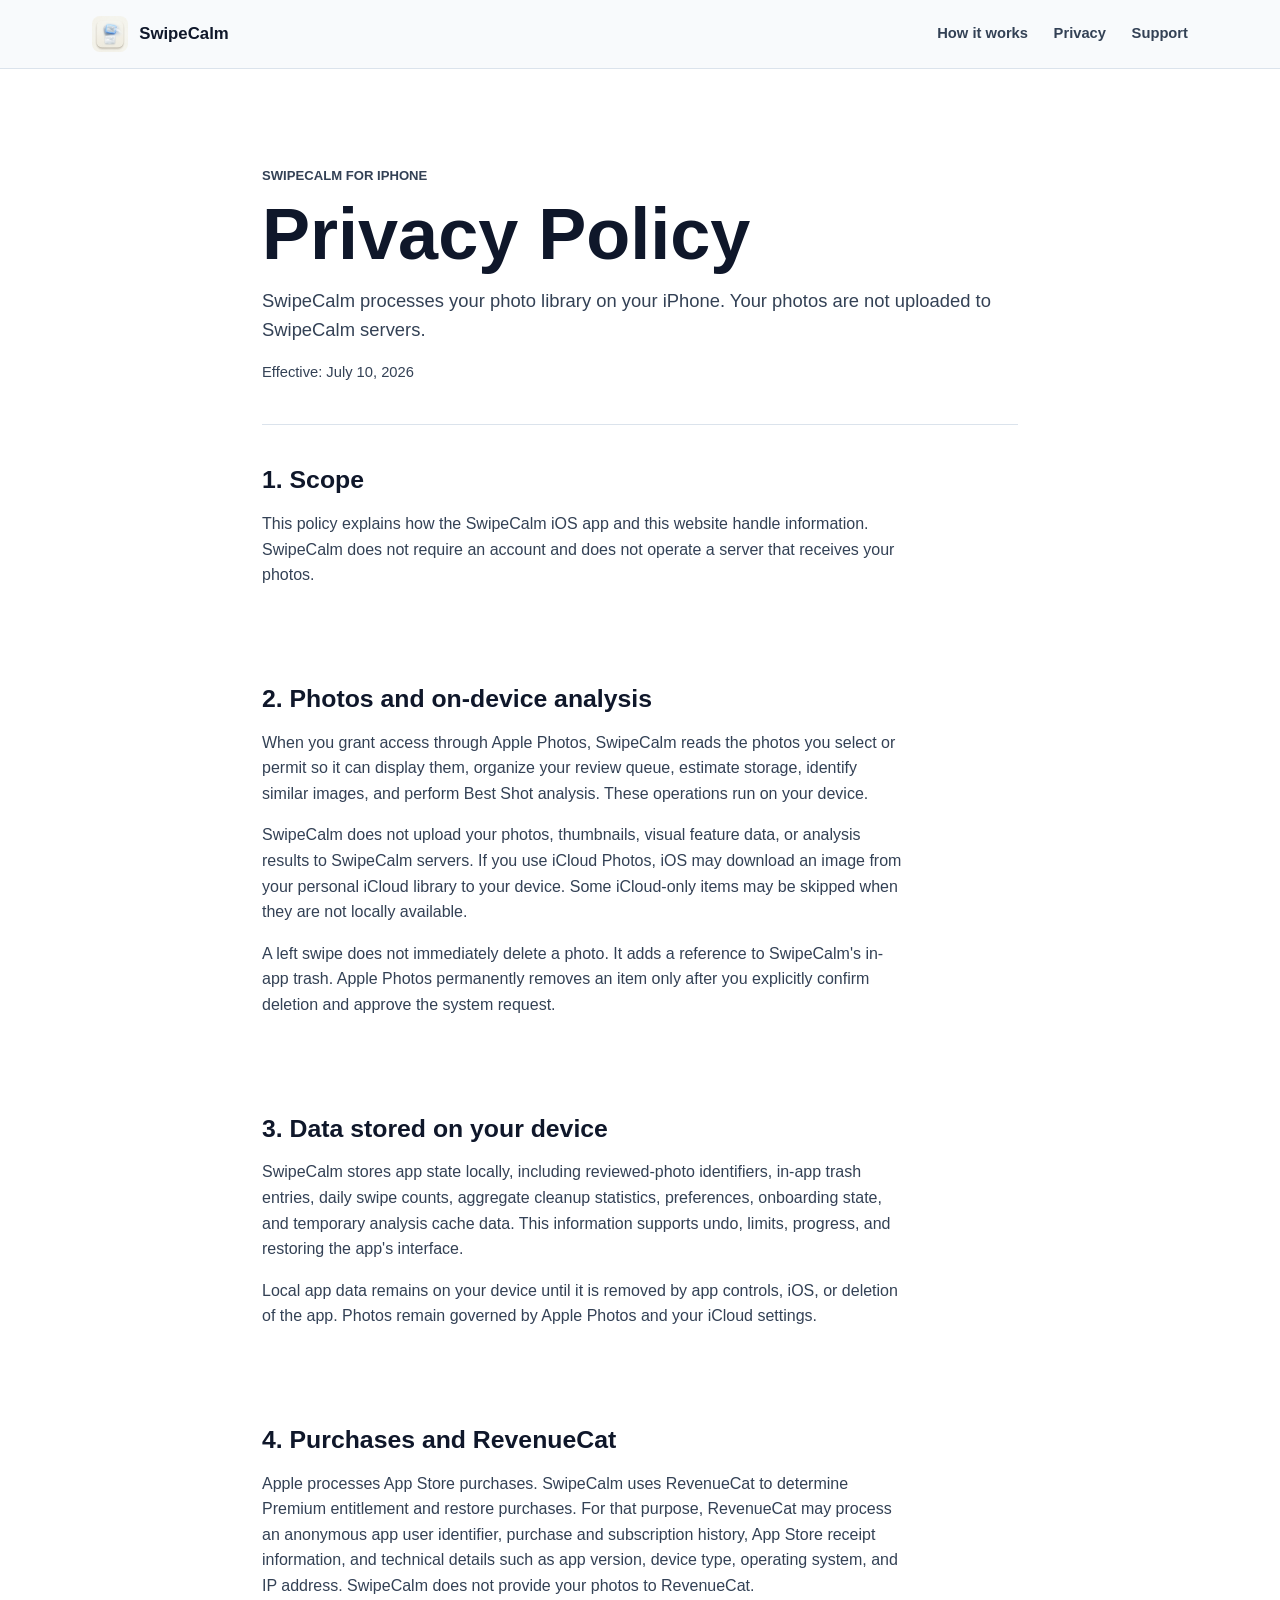
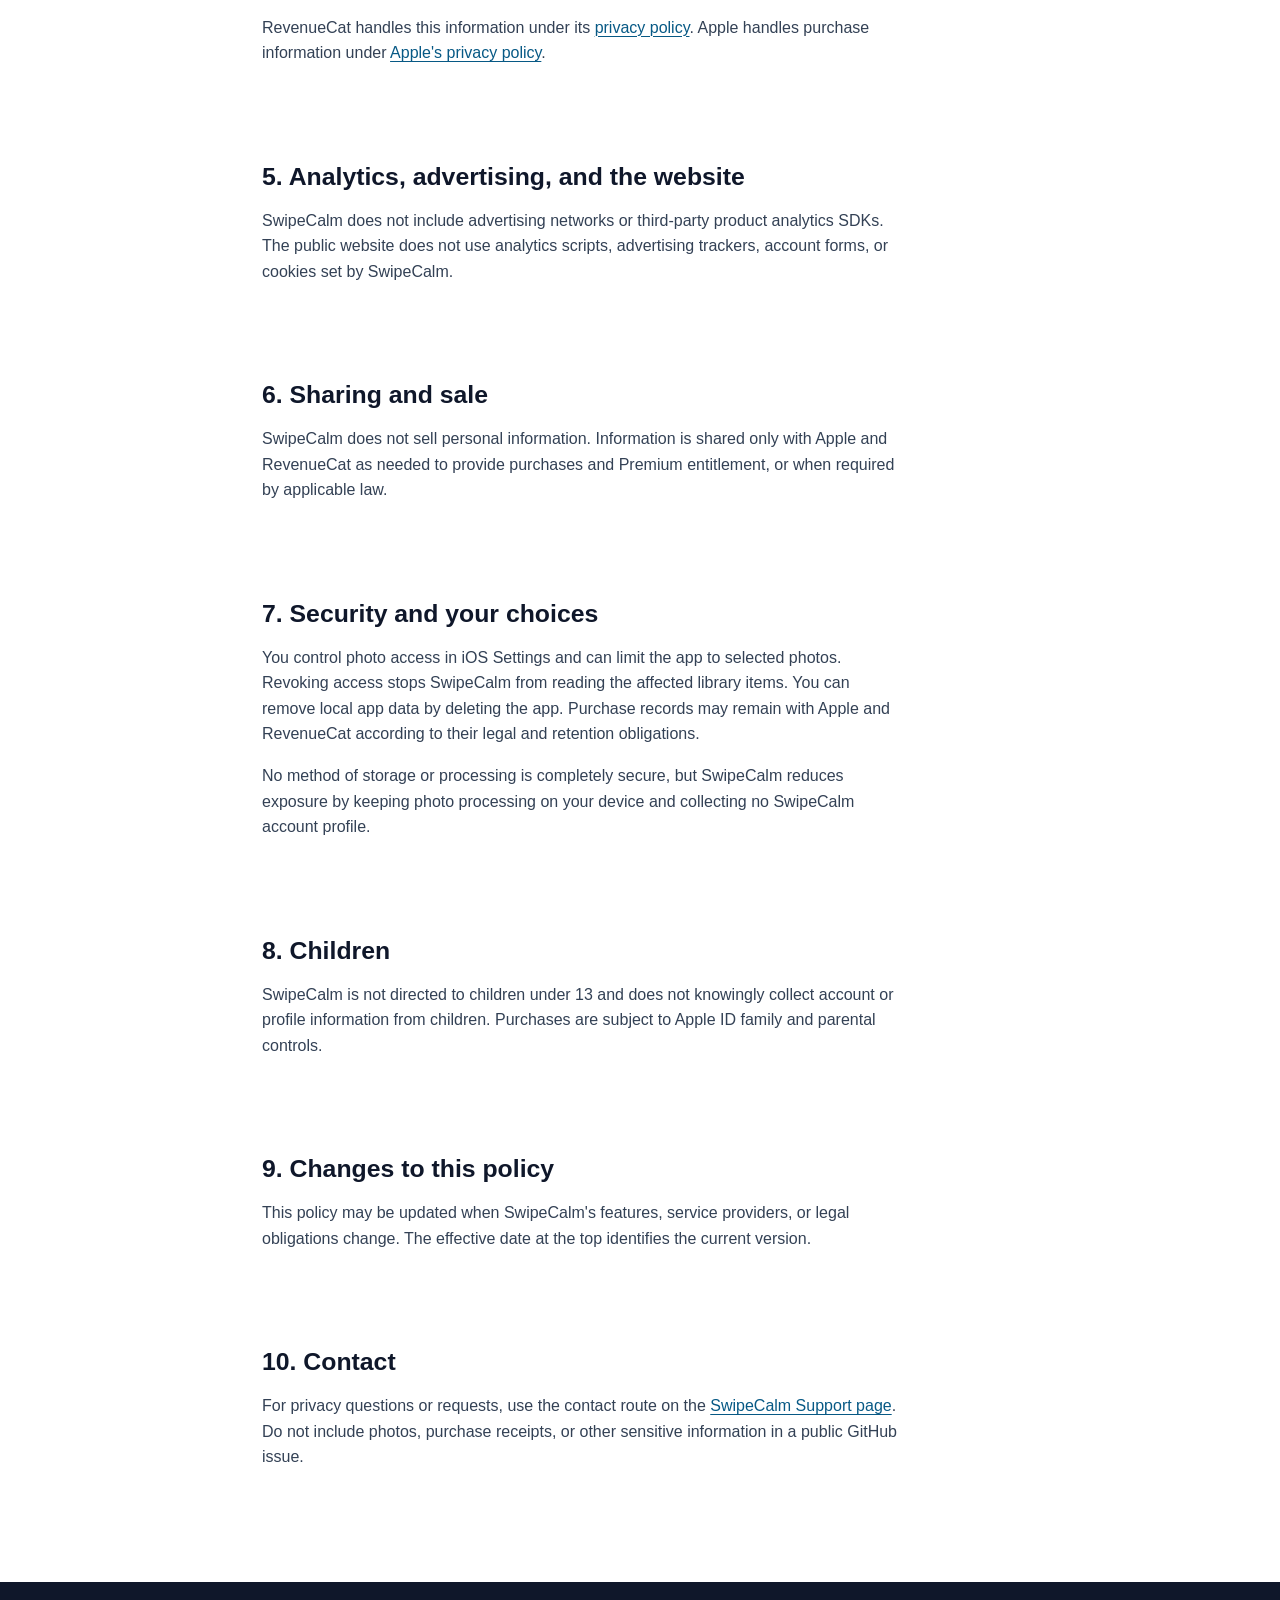
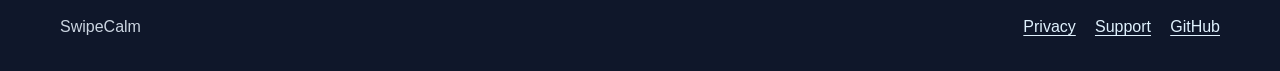
==== privacy.html @ 524c3151 "SwipeCalm site: landing, privacy, support" ====
<!doctype html>
<html lang="en">
<head>
  <meta charset="utf-8">
  <meta name="viewport" content="width=device-width, initial-scale=1">
  <meta name="description" content="SwipeCalm privacy policy: how photos, local app data, and purchase information are handled.">
  <meta name="theme-color" content="#0f172a">
  <title>Privacy Policy - SwipeCalm</title>
  <link rel="icon" href="assets/app-icon.png">
  <link rel="stylesheet" href="styles.css">
</head>
<body>
  <a class="skip-link" href="#main">Skip to content</a>

  <header class="site-header">
    <nav class="nav" aria-label="Primary navigation">
      <a class="brand" href="index.html" aria-label="SwipeCalm home">
        <img src="assets/app-icon.png" alt="" width="36" height="36">
        <span>SwipeCalm</span>
      </a>
      <div class="nav-links">
        <a href="index.html#how-it-works">How it works</a>
        <a href="privacy.html" aria-current="page">Privacy</a>
        <a href="support.html">Support</a>
      </div>
    </nav>
  </header>

  <main id="main" class="legal-main">
    <article class="legal-document">
      <header class="legal-header">
        <p class="eyebrow">SwipeCalm for iPhone</p>
        <h1>Privacy Policy</h1>
        <p class="legal-summary">SwipeCalm processes your photo library on your iPhone. Your photos are not uploaded to SwipeCalm servers.</p>
        <p class="effective-date">Effective: July 10, 2026</p>
      </header>

      <section aria-labelledby="scope">
        <h2 id="scope">1. Scope</h2>
        <p>This policy explains how the SwipeCalm iOS app and this website handle information. SwipeCalm does not require an account and does not operate a server that receives your photos.</p>
      </section>

      <section aria-labelledby="photos">
        <h2 id="photos">2. Photos and on-device analysis</h2>
        <p>When you grant access through Apple Photos, SwipeCalm reads the photos you select or permit so it can display them, organize your review queue, estimate storage, identify similar images, and perform Best Shot analysis. These operations run on your device.</p>
        <p>SwipeCalm does not upload your photos, thumbnails, visual feature data, or analysis results to SwipeCalm servers. If you use iCloud Photos, iOS may download an image from your personal iCloud library to your device. Some iCloud-only items may be skipped when they are not locally available.</p>
        <p>A left swipe does not immediately delete a photo. It adds a reference to SwipeCalm's in-app trash. Apple Photos permanently removes an item only after you explicitly confirm deletion and approve the system request.</p>
      </section>

      <section aria-labelledby="local-data">
        <h2 id="local-data">3. Data stored on your device</h2>
        <p>SwipeCalm stores app state locally, including reviewed-photo identifiers, in-app trash entries, daily swipe counts, aggregate cleanup statistics, preferences, onboarding state, and temporary analysis cache data. This information supports undo, limits, progress, and restoring the app's interface.</p>
        <p>Local app data remains on your device until it is removed by app controls, iOS, or deletion of the app. Photos remain governed by Apple Photos and your iCloud settings.</p>
      </section>

      <section aria-labelledby="purchases">
        <h2 id="purchases">4. Purchases and RevenueCat</h2>
        <p>Apple processes App Store purchases. SwipeCalm uses RevenueCat to determine Premium entitlement and restore purchases. For that purpose, RevenueCat may process an anonymous app user identifier, purchase and subscription history, App Store receipt information, and technical details such as app version, device type, operating system, and IP address. SwipeCalm does not provide your photos to RevenueCat.</p>
        <p>RevenueCat handles this information under its <a href="https://www.revenuecat.com/privacy/" rel="noreferrer">privacy policy</a>. Apple handles purchase information under <a href="https://www.apple.com/legal/privacy/" rel="noreferrer">Apple's privacy policy</a>.</p>
      </section>

      <section aria-labelledby="tracking">
        <h2 id="tracking">5. Analytics, advertising, and the website</h2>
        <p>SwipeCalm does not include advertising networks or third-party product analytics SDKs. The public website does not use analytics scripts, advertising trackers, account forms, or cookies set by SwipeCalm.</p>
      </section>

      <section aria-labelledby="sharing">
        <h2 id="sharing">6. Sharing and sale</h2>
        <p>SwipeCalm does not sell personal information. Information is shared only with Apple and RevenueCat as needed to provide purchases and Premium entitlement, or when required by applicable law.</p>
      </section>

      <section aria-labelledby="security">
        <h2 id="security">7. Security and your choices</h2>
        <p>You control photo access in iOS Settings and can limit the app to selected photos. Revoking access stops SwipeCalm from reading the affected library items. You can remove local app data by deleting the app. Purchase records may remain with Apple and RevenueCat according to their legal and retention obligations.</p>
        <p>No method of storage or processing is completely secure, but SwipeCalm reduces exposure by keeping photo processing on your device and collecting no SwipeCalm account profile.</p>
      </section>

      <section aria-labelledby="children">
        <h2 id="children">8. Children</h2>
        <p>SwipeCalm is not directed to children under 13 and does not knowingly collect account or profile information from children. Purchases are subject to Apple ID family and parental controls.</p>
      </section>

      <section aria-labelledby="changes">
        <h2 id="changes">9. Changes to this policy</h2>
        <p>This policy may be updated when SwipeCalm's features, service providers, or legal obligations change. The effective date at the top identifies the current version.</p>
      </section>

      <section aria-labelledby="contact">
        <h2 id="contact">10. Contact</h2>
        <p>For privacy questions or requests, use the contact route on the <a href="support.html">SwipeCalm Support page</a>. Do not include photos, purchase receipts, or other sensitive information in a public GitHub issue.</p>
      </section>
    </article>
  </main>

  <footer class="site-footer">
    <div class="footer-inner">
      <span>SwipeCalm</span>
      <div class="footer-links">
        <a href="privacy.html" aria-current="page">Privacy</a>
        <a href="support.html">Support</a>
        <a href="https://github.com/PrzemekBo/SwipeCalm" rel="noreferrer">GitHub</a>
      </div>
    </div>
  </footer>
</body>
</html>
---- styles.css ----
:root {
  color-scheme: light;
  --ink: #0f172a;
  --ink-soft: #334155;
  --muted: #526175;
  --line: #dbe3ec;
  --surface: #ffffff;
  --background: #f8fafc;
  --grouped: #f1f5f9;
  --primary: #0ea5e9;
  --primary-dark: #075985;
  --secondary: #f97316;
  --navy: #0f172a;
  --success: #22c55e;
  --content: 1160px;
  --radius: 8px;
  --z-nav: 20;
}

* {
  box-sizing: border-box;
}

html {
  scroll-behavior: smooth;
}

body {
  margin: 0;
  background: var(--background);
  color: var(--ink);
  font-family: -apple-system, BlinkMacSystemFont, "Segoe UI", sans-serif;
  font-size: 16px;
  line-height: 1.6;
  letter-spacing: 0;
}

img {
  display: block;
  max-width: 100%;
}

a {
  color: var(--primary-dark);
  text-decoration-thickness: 1px;
  text-underline-offset: 0.18em;
}

a:hover {
  text-decoration-thickness: 2px;
}

a:focus-visible,
button:focus-visible,
summary:focus-visible {
  outline: 3px solid var(--secondary);
  outline-offset: 4px;
}

.skip-link {
  position: fixed;
  left: 1rem;
  top: 1rem;
  z-index: 100;
  padding: 0.7rem 1rem;
  background: var(--surface);
  color: var(--ink);
  border-radius: 4px;
  transform: translateY(-180%);
}

.skip-link:focus {
  transform: translateY(0);
}

.site-header {
  position: sticky;
  top: 0;
  z-index: var(--z-nav);
  background: rgba(248, 250, 252, 0.96);
  border-bottom: 1px solid var(--line);
}

.nav {
  min-height: 68px;
  max-width: var(--content);
  margin: 0 auto;
  padding: 0.6rem clamp(1rem, 4vw, 2rem);
  display: flex;
  align-items: center;
  justify-content: space-between;
  gap: 1rem;
}

.brand {
  display: inline-flex;
  align-items: center;
  gap: 0.7rem;
  color: var(--ink);
  font-size: 1.05rem;
  font-weight: 760;
  text-decoration: none;
}

.brand img {
  width: 36px;
  height: 36px;
  border-radius: 8px;
}

.nav-links {
  display: flex;
  align-items: center;
  gap: clamp(0.8rem, 2.6vw, 1.6rem);
}

.nav-links a {
  color: var(--ink-soft);
  font-size: 0.92rem;
  font-weight: 650;
  text-decoration: none;
}

.hero {
  position: relative;
  min-height: min(760px, calc(100svh - 7rem));
  overflow: hidden;
  background-color: var(--navy);
  color: white;
}

.hero::before {
  content: "";
  position: absolute;
  inset: 0;
  background: rgba(15, 23, 42, 0.34);
  pointer-events: none;
}

.hero-shot {
  position: absolute;
  width: min(44vw, 510px);
  top: -7rem;
  right: max(4vw, calc((100vw - var(--content)) / 2));
  border: 10px solid rgba(255, 255, 255, 0.18);
  border-radius: 44px;
  transform: rotate(4deg);
  box-shadow: 0 8px 0 rgba(0, 0, 0, 0.24);
  animation: settle 700ms cubic-bezier(0.16, 1, 0.3, 1) both;
}

.hero-inner {
  position: relative;
  z-index: 1;
  max-width: var(--content);
  min-height: inherit;
  margin: 0 auto;
  padding: clamp(4rem, 9vw, 7rem) clamp(1rem, 4vw, 2rem) 4rem;
  display: flex;
  align-items: center;
}

.hero-copy {
  width: min(58%, 650px);
}

.hero h1 {
  max-width: 11ch;
  margin: 0 0 1.35rem;
  font-size: 5.8rem;
  line-height: 0.97;
  letter-spacing: 0;
  text-wrap: balance;
}

.hero p {
  max-width: 58ch;
  margin: 0 0 2rem;
  color: #dbeafe;
  font-size: 1.3rem;
  line-height: 1.55;
  text-wrap: pretty;
}

.hero-actions {
  display: flex;
  flex-wrap: wrap;
  align-items: center;
  gap: 1rem;
}

.store-badge {
  min-width: 190px;
  min-height: 58px;
  padding: 0.55rem 1rem;
  display: inline-flex;
  align-items: center;
  gap: 0.7rem;
  background: #000000;
  color: #ffffff;
  border: 1px solid #ffffff;
  border-radius: 8px;
  text-decoration: none;
}

.store-badge[aria-disabled="true"] {
  cursor: default;
}

.apple-mark {
  font-size: 2rem;
  line-height: 1;
}

.store-copy {
  display: grid;
  line-height: 1.1;
}

.store-copy small {
  font-size: 0.68rem;
}

.store-copy strong {
  font-size: 1.1rem;
}

.hero-note {
  color: #bae6fd;
  font-size: 0.86rem;
}

.section {
  padding: clamp(4rem, 8vw, 7rem) clamp(1rem, 4vw, 2rem);
}

.section-inner {
  max-width: var(--content);
  margin: 0 auto;
}

.section h2 {
  max-width: 18ch;
  margin: 0 0 1.25rem;
  font-size: 4rem;
  line-height: 1.04;
  letter-spacing: 0;
  text-wrap: balance;
}

.section-lead {
  max-width: 68ch;
  margin: 0 0 clamp(2.5rem, 5vw, 4.5rem);
  color: var(--muted);
  font-size: 1.12rem;
  text-wrap: pretty;
}

.benefits {
  background: var(--surface);
}

.benefit-list {
  display: grid;
  grid-template-columns: repeat(3, 1fr);
  border-top: 1px solid var(--line);
  border-bottom: 1px solid var(--line);
}

.benefit {
  padding: clamp(1.8rem, 4vw, 3.3rem);
}

.benefit + .benefit {
  border-left: 1px solid var(--line);
}

.benefit strong {
  display: block;
  margin-bottom: 0.65rem;
  font-size: 1.25rem;
}

.benefit p {
  margin: 0;
  color: var(--muted);
}

.product-showcase {
  background: var(--grouped);
}

.screens {
  display: grid;
  grid-template-columns: repeat(3, minmax(0, 1fr));
  align-items: end;
  gap: clamp(1rem, 3vw, 2.4rem);
}

.screen {
  margin: 0;
}

.screen:nth-child(2) {
  transform: translateY(2.5rem);
}

.screen img {
  width: 100%;
  aspect-ratio: 9 / 19.5;
  object-fit: cover;
  object-position: top;
  background: var(--navy);
  border: 8px solid var(--navy);
  border-radius: 34px;
  box-shadow: 0 8px 0 rgba(15, 23, 42, 0.16);
}

.screen figcaption {
  padding-top: 1rem;
  color: var(--ink-soft);
  font-size: 0.94rem;
  font-weight: 650;
}

.privacy-band {
  background: var(--primary);
  color: #082f49;
}

.privacy-layout {
  display: grid;
  grid-template-columns: minmax(0, 0.9fr) minmax(300px, 1.1fr);
  gap: clamp(2rem, 7vw, 6rem);
  align-items: start;
}

.privacy-band h2 {
  margin-bottom: 0;
}

.privacy-points {
  margin: 0;
  padding: 0;
  list-style: none;
  border-top: 1px solid rgba(8, 47, 73, 0.36);
}

.privacy-points li {
  padding: 1.15rem 0;
  border-bottom: 1px solid rgba(8, 47, 73, 0.36);
}

.privacy-points strong {
  display: block;
  margin-bottom: 0.2rem;
}

.privacy-band a {
  color: #082f49;
  font-weight: 750;
}

.faq {
  background: var(--surface);
}

.faq-list {
  max-width: 780px;
  border-top: 1px solid var(--line);
}

.faq details {
  border-bottom: 1px solid var(--line);
}

.faq summary {
  padding: 1.3rem 2.5rem 1.3rem 0;
  cursor: pointer;
  font-weight: 750;
}

.faq details p {
  max-width: 68ch;
  margin: 0;
  padding: 0 0 1.4rem;
  color: var(--muted);
}

.site-footer {
  padding: 2rem clamp(1rem, 4vw, 2rem);
  background: var(--navy);
  color: #cbd5e1;
}

.footer-inner {
  max-width: var(--content);
  margin: 0 auto;
  display: flex;
  flex-wrap: wrap;
  align-items: center;
  justify-content: space-between;
  gap: 1rem;
}

.footer-links {
  display: flex;
  flex-wrap: wrap;
  gap: 1.2rem;
}

.site-footer a {
  color: #e0f2fe;
}

.legal-main {
  background: var(--surface);
}

.legal-document {
  max-width: 820px;
  margin: 0 auto;
  padding: clamp(3rem, 8vw, 6rem) clamp(1rem, 4vw, 2rem);
}

.legal-header {
  padding-bottom: 2.5rem;
  border-bottom: 1px solid var(--line);
}

.eyebrow {
  margin: 0 0 0.75rem;
  color: var(--primary-dark);
  font-size: 0.82rem;
  font-weight: 800;
  text-transform: uppercase;
}

.legal-header h1,
.support-intro h1 {
  margin: 0 0 1rem;
  font-size: 4.5rem;
  line-height: 1;
  letter-spacing: 0;
  text-wrap: balance;
}

.legal-summary {
  max-width: 60ch;
  margin: 0 0 1rem;
  color: var(--ink-soft);
  font-size: 1.15rem;
}

.effective-date {
  margin: 0;
  color: var(--muted);
  font-size: 0.92rem;
}

.legal-document section {
  padding-top: 2.5rem;
}

.legal-document h2 {
  margin: 2.5rem 0 0.75rem;
  font-size: 1.55rem;
  line-height: 1.2;
}

.legal-document section:first-of-type h2 {
  margin-top: 0;
}

.legal-document p,
.legal-document li {
  max-width: 72ch;
  color: var(--ink-soft);
}

.legal-document li + li {
  margin-top: 0.55rem;
}

.notice {
  padding: 1rem;
  background: #e0f2fe;
  border: 1px solid #7dd3fc;
  border-radius: var(--radius);
  color: #0c4a6e;
}

.support-main {
  background: var(--surface);
}

.support-intro {
  max-width: var(--content);
  min-height: 590px;
  margin: 0 auto;
  padding: clamp(3rem, 8vw, 6rem) clamp(1rem, 4vw, 2rem);
  display: grid;
  grid-template-columns: minmax(0, 1.15fr) minmax(260px, 0.55fr);
  align-items: center;
  gap: clamp(2rem, 7vw, 6rem);
}

.support-intro > div > p:not(.eyebrow):not(.privacy-reminder) {
  max-width: 58ch;
  color: var(--ink-soft);
  font-size: 1.12rem;
}

.support-intro img {
  width: min(100%, 320px);
  justify-self: center;
  aspect-ratio: 9 / 19.5;
  object-fit: cover;
  object-position: top;
  border: 8px solid var(--navy);
  border-radius: 34px;
  box-shadow: 0 8px 0 rgba(15, 23, 42, 0.16);
}

.primary-link {
  display: inline-flex;
  min-height: 48px;
  padding: 0.7rem 1rem;
  align-items: center;
  background: var(--navy);
  color: white;
  border-radius: var(--radius);
  font-weight: 750;
  text-decoration: none;
}

.privacy-reminder {
  max-width: 62ch;
  color: var(--muted);
  font-size: 0.86rem;
}

.support-content {
  padding: clamp(4rem, 8vw, 7rem) clamp(1rem, 4vw, 2rem);
  background: var(--grouped);
}

.support-content > h2,
.support-list,
.support-footer-band {
  max-width: var(--content);
  margin-left: auto;
  margin-right: auto;
}

.support-content > h2,
.support-footer-band h2 {
  margin-top: 0;
  font-size: 2.5rem;
  line-height: 1.1;
}

.support-list {
  display: grid;
  grid-template-columns: repeat(2, minmax(0, 1fr));
  border-top: 1px solid var(--line);
}

.support-list article {
  padding: 1.7rem 2rem 1.7rem 0;
  border-bottom: 1px solid var(--line);
}

.support-list article:nth-child(even) {
  padding-right: 0;
  padding-left: 2rem;
  border-left: 1px solid var(--line);
}

.support-list h3 {
  margin: 0 0 0.5rem;
  font-size: 1.15rem;
}

.support-list p {
  margin: 0;
  color: var(--muted);
}

.support-footer-band {
  padding: clamp(4rem, 8vw, 7rem) clamp(1rem, 4vw, 2rem);
}

.support-footer-band > p {
  max-width: 68ch;
  color: var(--muted);
}

.support-actions {
  display: flex;
  flex-wrap: wrap;
  gap: 1rem 1.5rem;
  margin-top: 1.6rem;
  font-weight: 700;
}

@keyframes settle {
  from {
    opacity: 0.7;
    transform: translateY(22px) rotate(4deg);
  }
  to {
    opacity: 1;
    transform: translateY(0) rotate(4deg);
  }
}

@media (max-width: 820px) {
  .nav-links a:first-child {
    display: none;
  }

  .hero {
    min-height: calc(100svh - 10.5rem);
  }

  .hero-shot {
    width: 330px;
    top: 16rem;
    right: -4.6rem;
    opacity: 0.48;
  }

  .hero-copy {
    width: min(100%, 590px);
    align-self: flex-start;
  }

  .hero h1 {
    font-size: 4.8rem;
  }

  .section h2 {
    font-size: 3.25rem;
  }

  .benefit-list,
  .privacy-layout {
    grid-template-columns: 1fr;
  }

  .benefit + .benefit {
    border-left: 0;
    border-top: 1px solid var(--line);
  }

  .screens {
    display: flex;
    gap: 1rem;
    overflow-x: auto;
    padding-bottom: 1rem;
    scroll-snap-type: x mandatory;
  }

  .screen {
    flex: 0 0 min(76vw, 330px);
    scroll-snap-align: center;
  }

  .screen:nth-child(2) {
    transform: none;
  }

  .support-intro {
    grid-template-columns: 1fr;
  }

  .support-intro img {
    display: none;
  }

  .support-list {
    grid-template-columns: 1fr;
  }

  .support-list article,
  .support-list article:nth-child(even) {
    padding: 1.4rem 0;
    border-left: 0;
  }
}

@media (max-width: 520px) {
  .nav {
    min-height: 62px;
  }

  .nav-links {
    gap: 0.8rem;
  }

  .nav-links a {
    font-size: 0.82rem;
  }

  .hero-inner {
    padding-top: 3.5rem;
  }

  .hero-shot {
    top: 29rem;
  }

  .hero h1,
  .legal-header h1,
  .support-intro h1 {
    font-size: 3rem;
  }

  .hero p {
    font-size: 1.05rem;
  }

  .section h2 {
    font-size: 2.4rem;
  }

  .section {
    padding-top: 3rem;
  }

  .hero-note {
    flex-basis: 100%;
    max-width: 260px;
  }
}

@media (prefers-reduced-motion: reduce) {
  html {
    scroll-behavior: auto;
  }

  *,
  *::before,
  *::after {
    animation-duration: 0.01ms !important;
    animation-iteration-count: 1 !important;
    transition-duration: 0.01ms !important;
  }
}
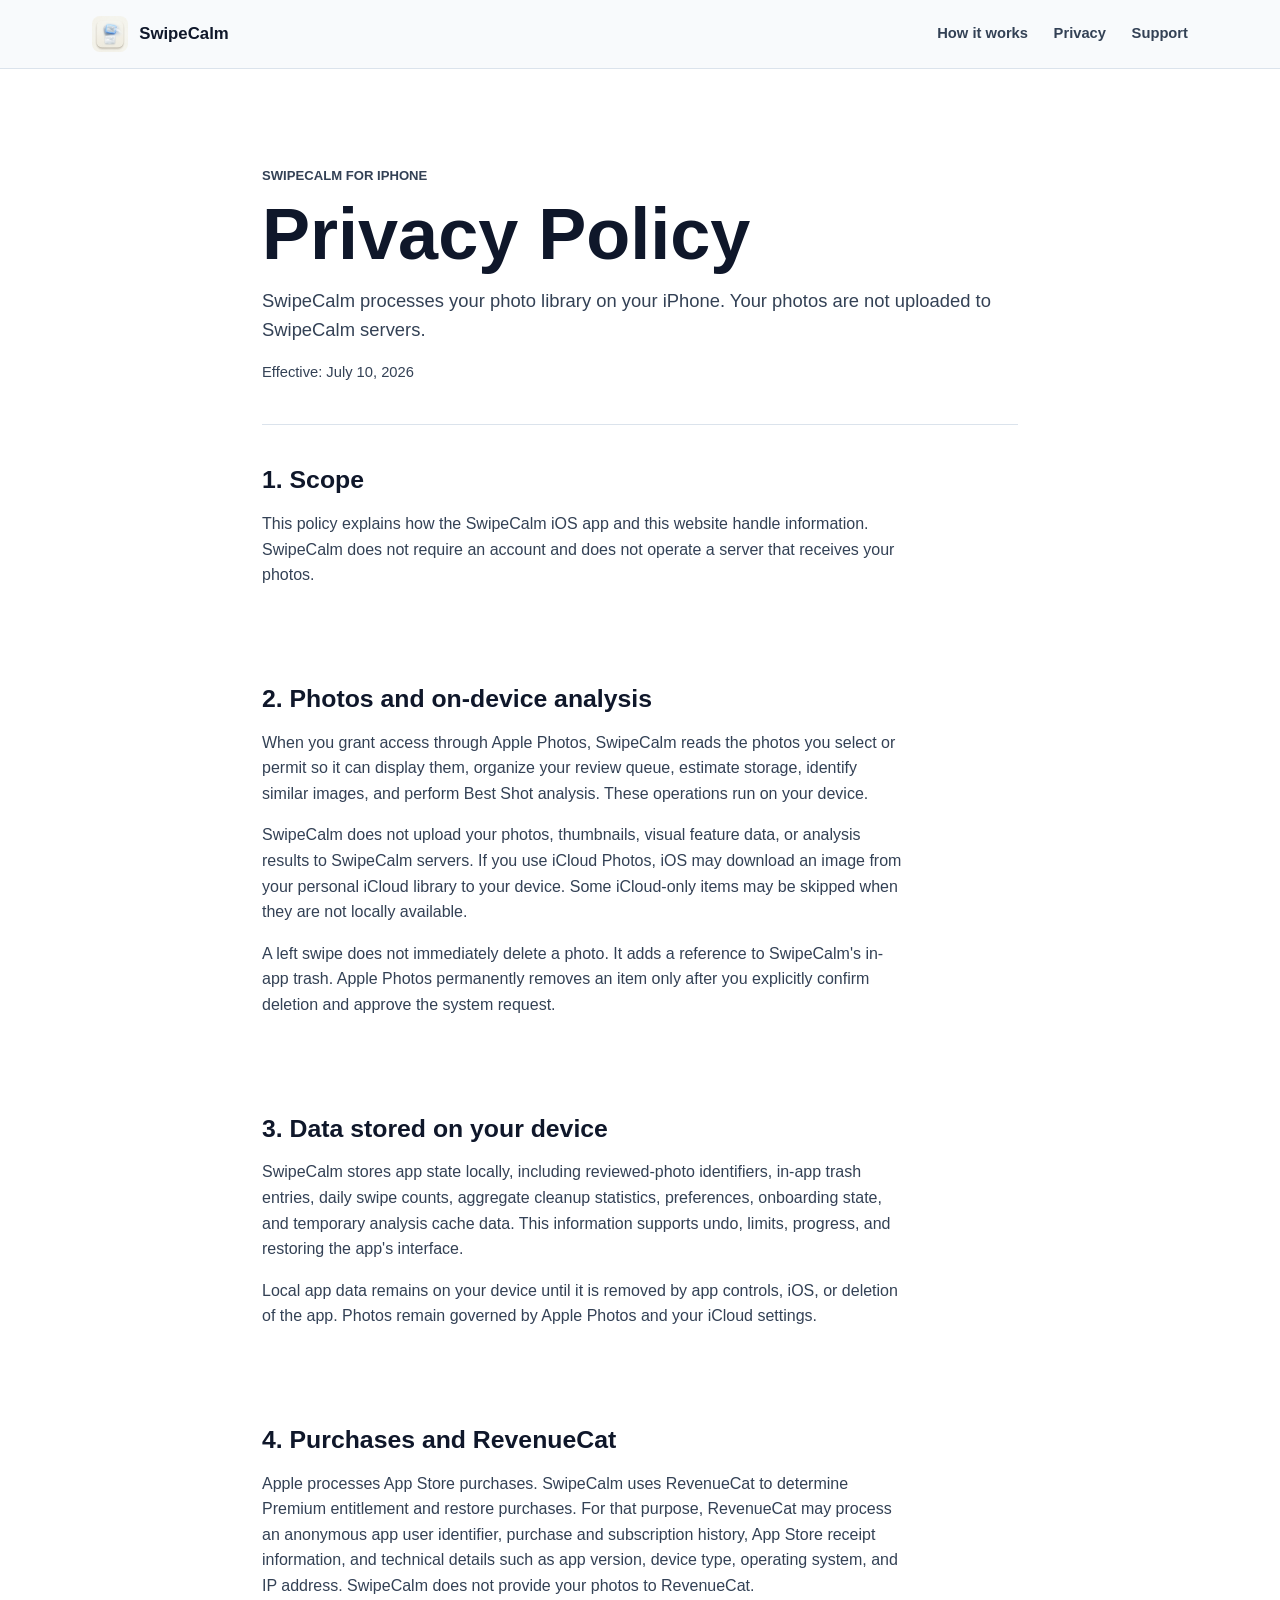
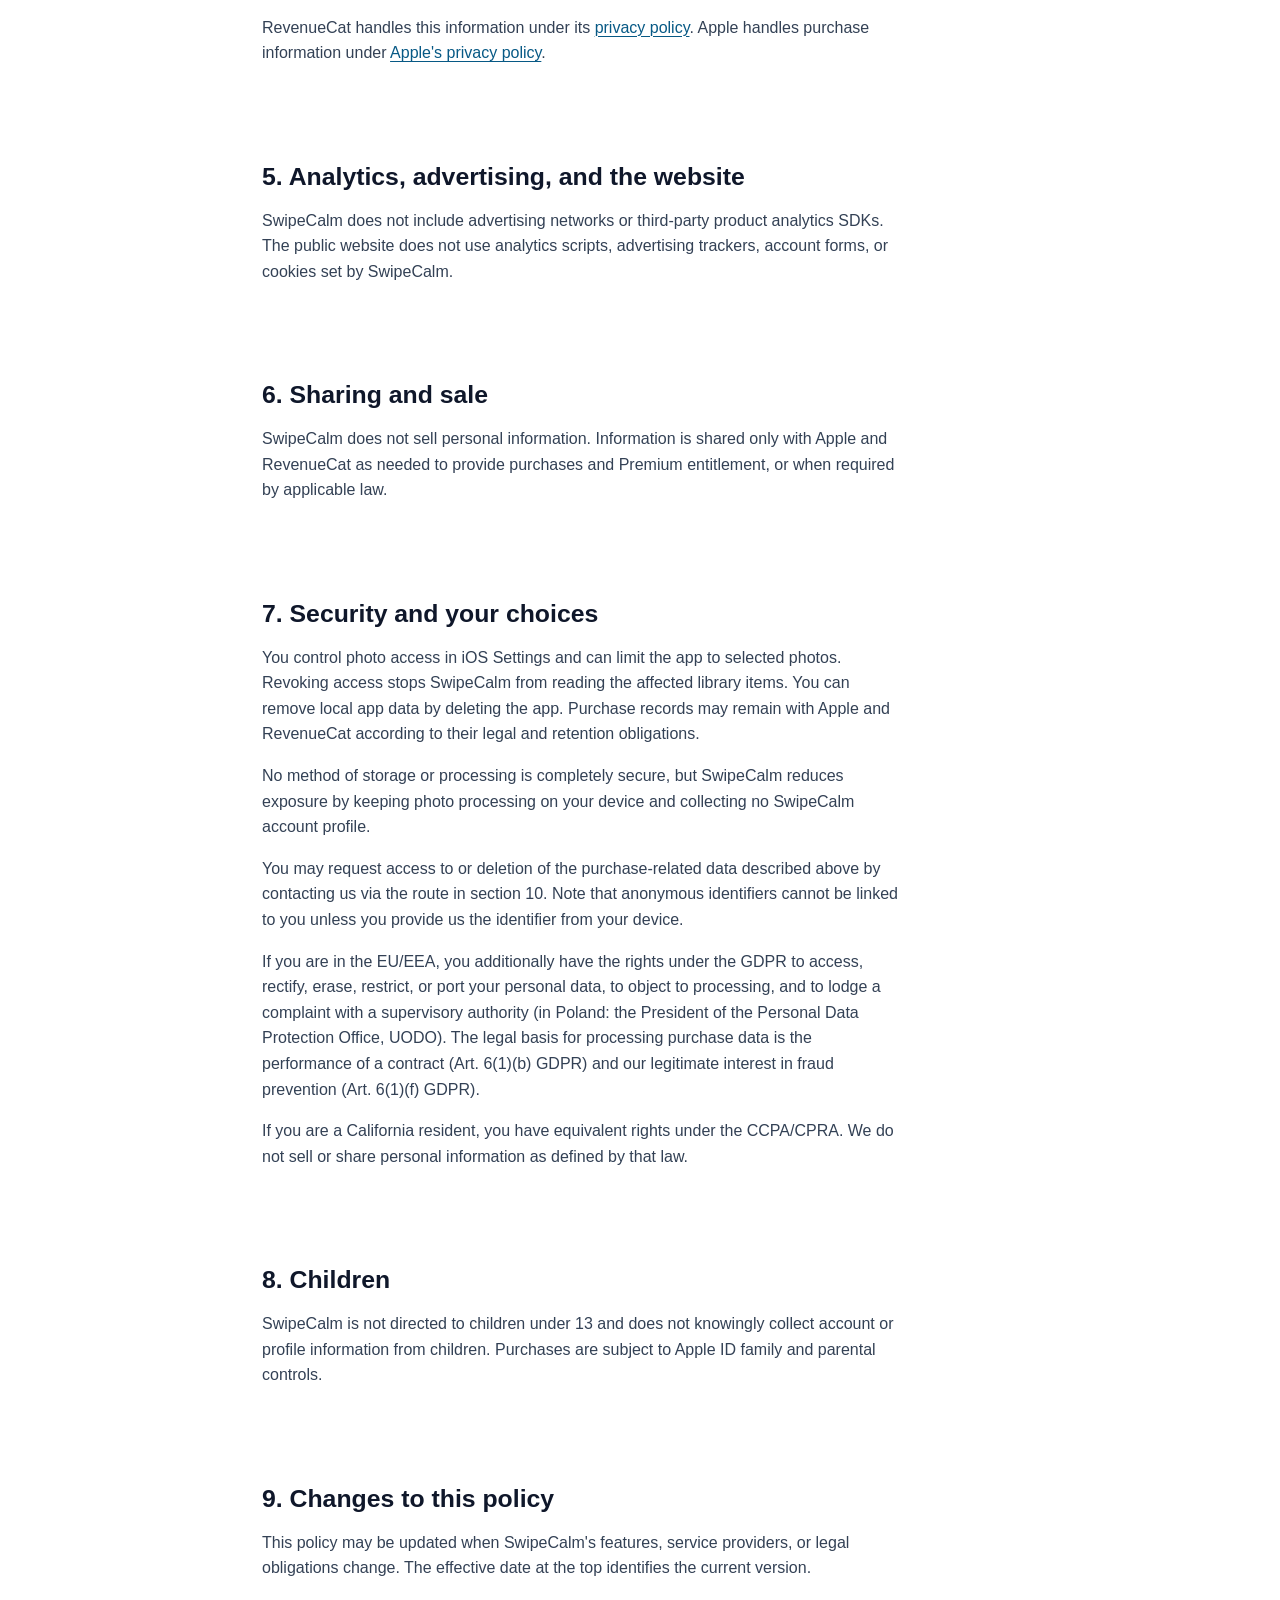
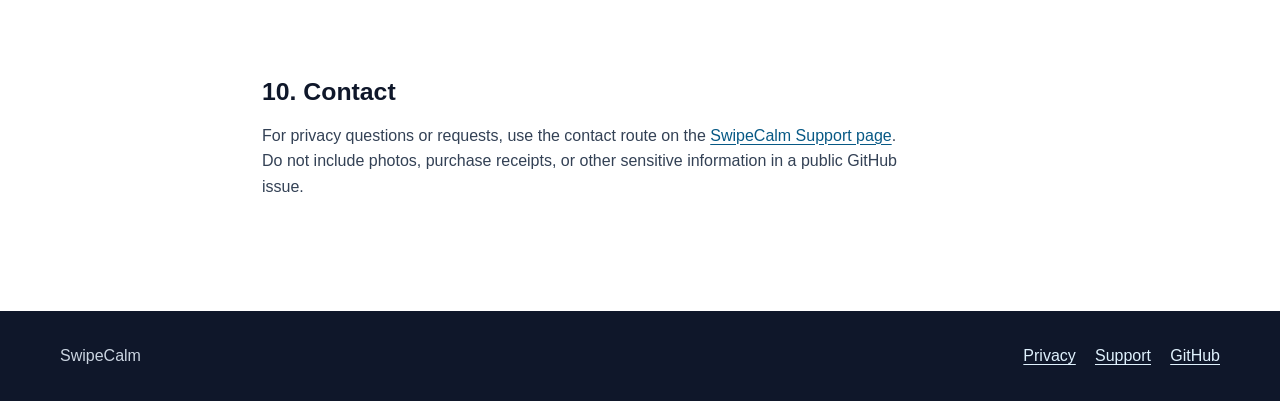
==== commit 7601faf2: "sync site from SwipeCalm docs/ (d36821a)" ====
--- a/privacy.html
+++ b/privacy.html
@@ -73,6 +73,9 @@
         <h2 id="security">7. Security and your choices</h2>
         <p>You control photo access in iOS Settings and can limit the app to selected photos. Revoking access stops SwipeCalm from reading the affected library items. You can remove local app data by deleting the app. Purchase records may remain with Apple and RevenueCat according to their legal and retention obligations.</p>
         <p>No method of storage or processing is completely secure, but SwipeCalm reduces exposure by keeping photo processing on your device and collecting no SwipeCalm account profile.</p>
+        <p>You may request access to or deletion of the purchase-related data described above by contacting us via the route in section 10. Note that anonymous identifiers cannot be linked to you unless you provide us the identifier from your device.</p>
+        <p>If you are in the EU/EEA, you additionally have the rights under the GDPR to access, rectify, erase, restrict, or port your personal data, to object to processing, and to lodge a complaint with a supervisory authority (in Poland: the President of the Personal Data Protection Office, UODO). The legal basis for processing purchase data is the performance of a contract (Art. 6(1)(b) GDPR) and our legitimate interest in fraud prevention (Art. 6(1)(f) GDPR).</p>
+        <p>If you are a California resident, you have equivalent rights under the CCPA/CPRA. We do not sell or share personal information as defined by that law.</p>
       </section>
 
       <section aria-labelledby="children">
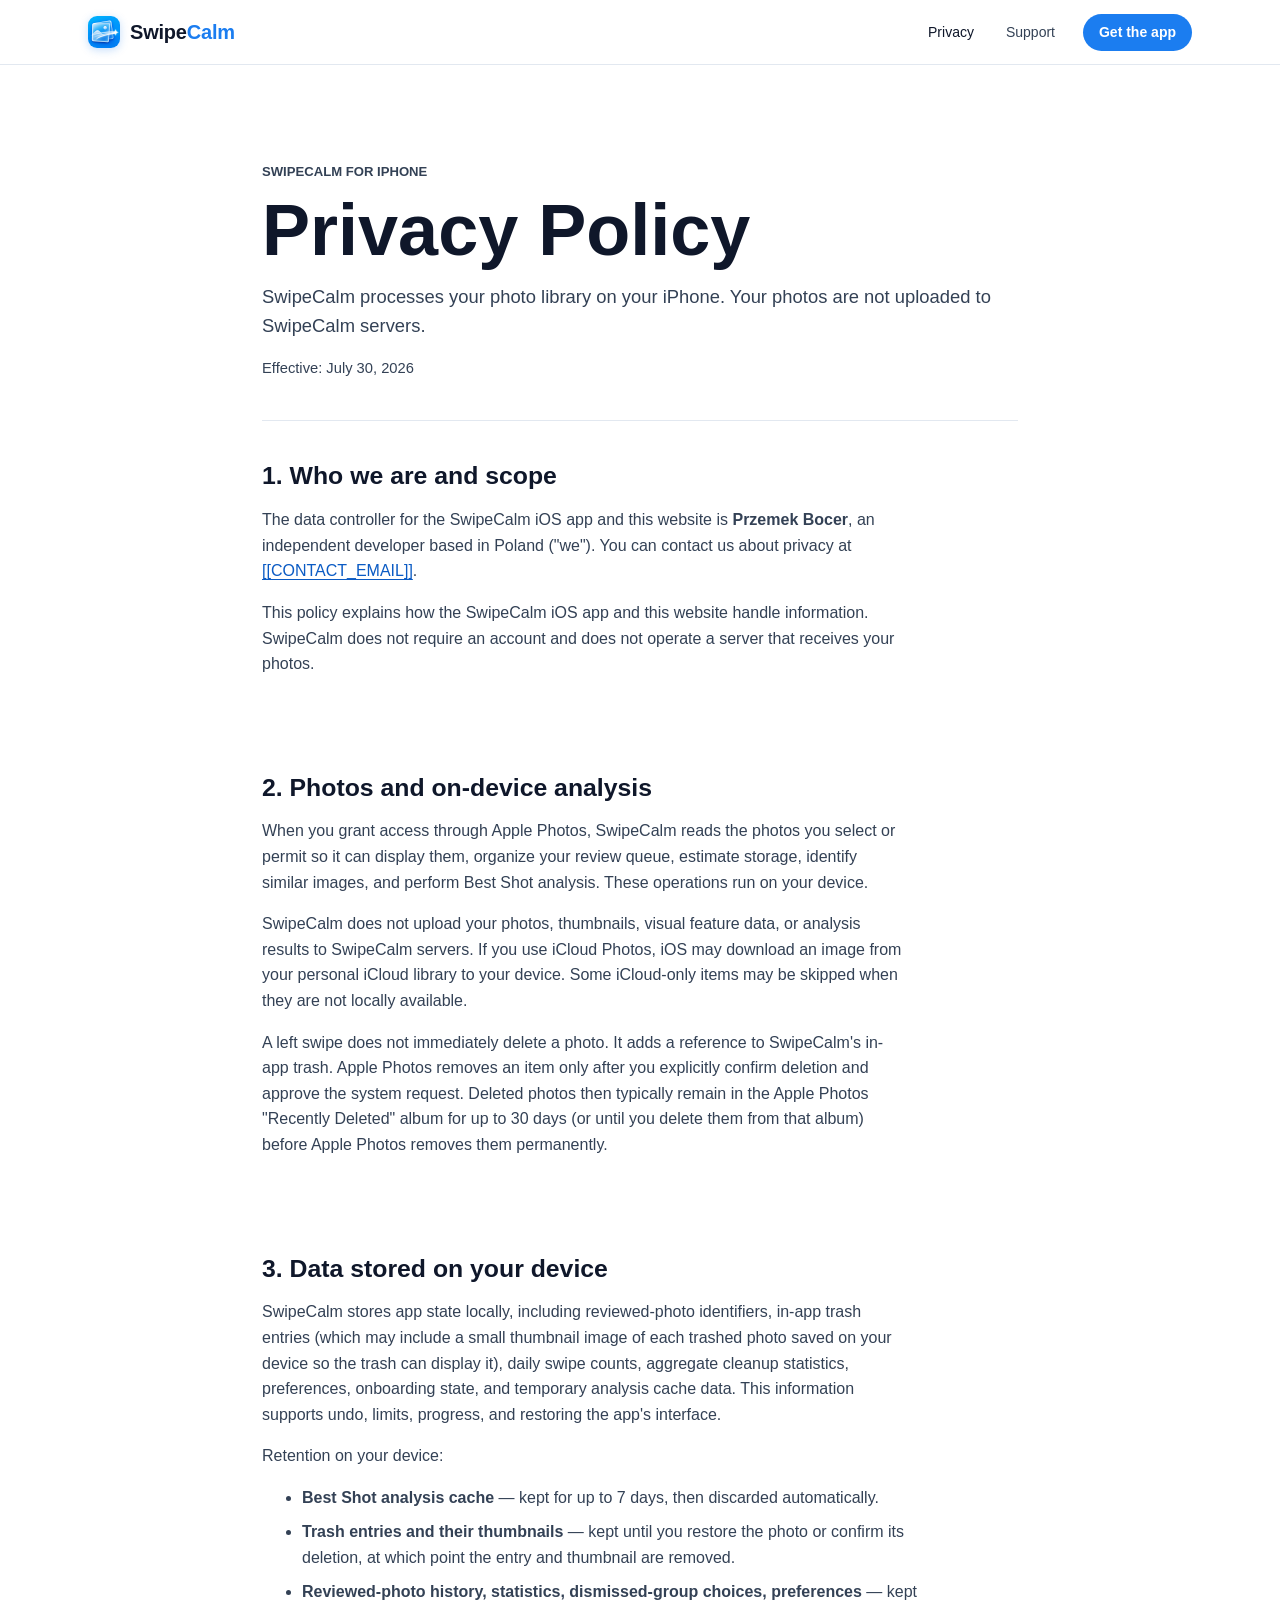
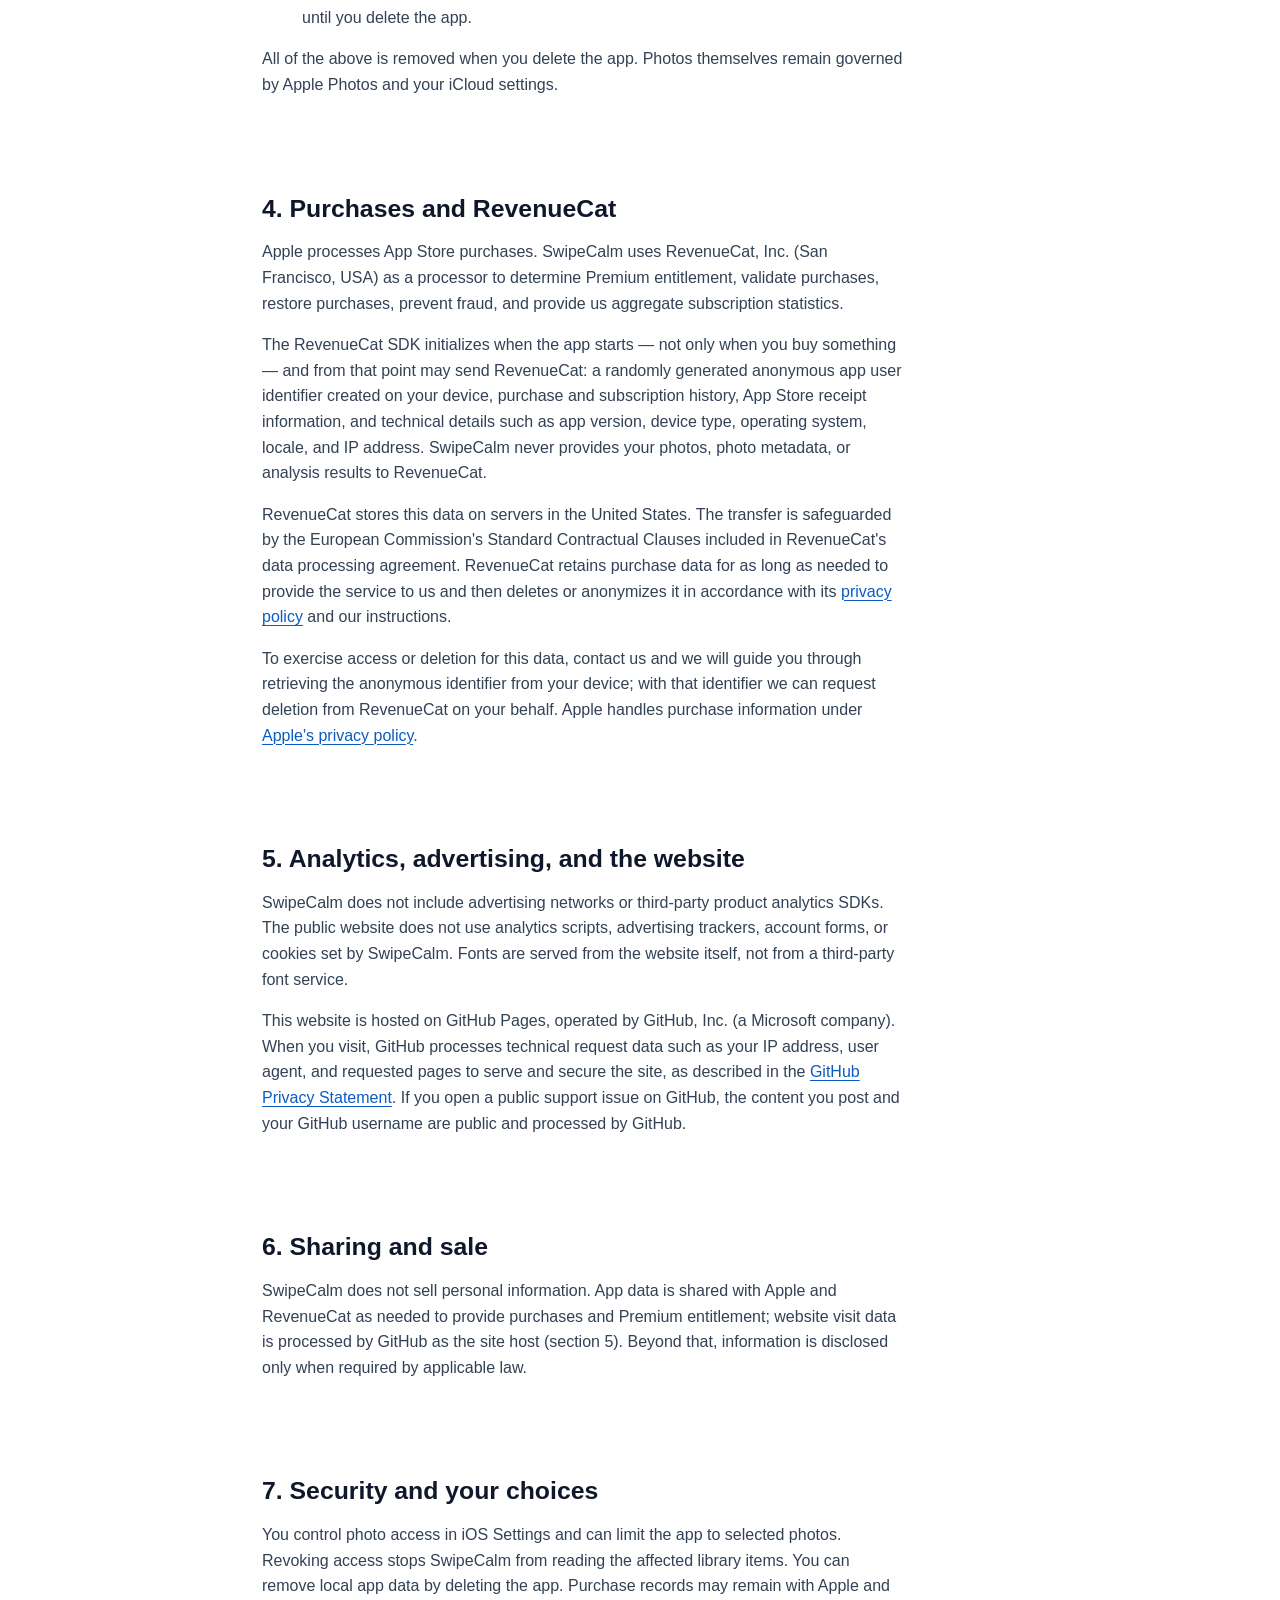
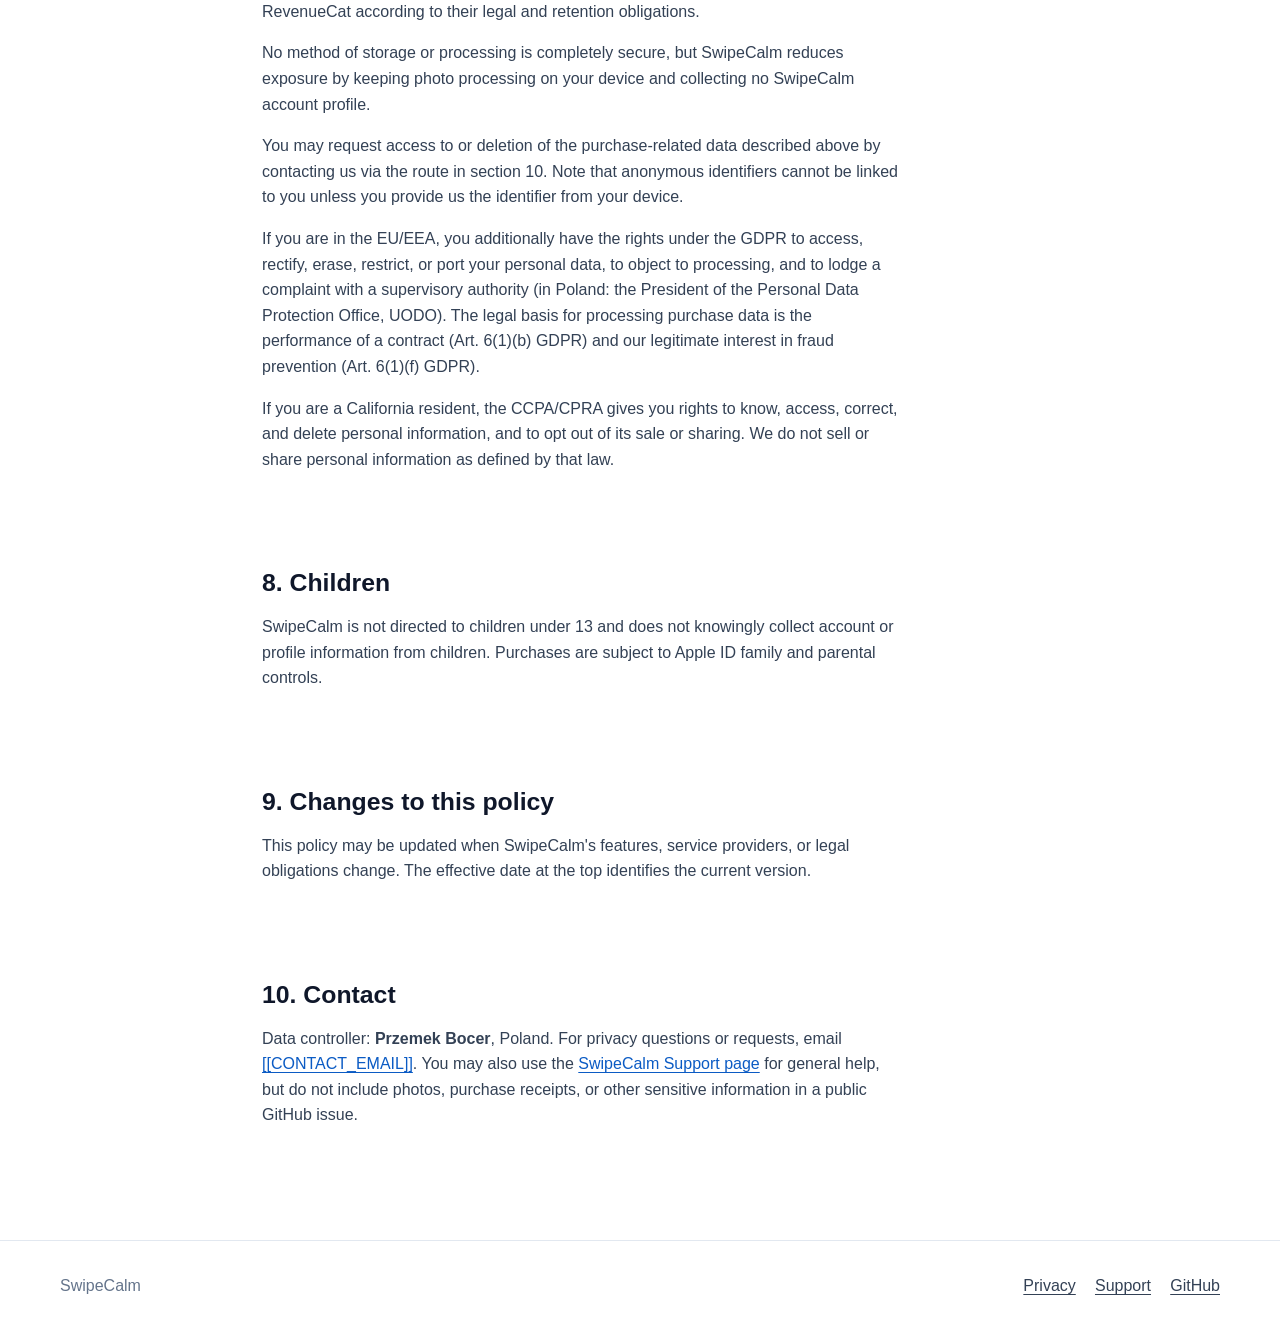
==== commit 275a3b18: "sync site from SwipeCalm site/ (d30bae9)" ====
--- a/privacy.html
+++ b/privacy.html
@@ -6,6 +6,7 @@
   <meta name="description" content="SwipeCalm privacy policy: how photos, local app data, and purchase information are handled.">
   <meta name="theme-color" content="#0f172a">
   <title>Privacy Policy - SwipeCalm</title>
+  <link rel="stylesheet" href="fonts/fonts.css">
   <link rel="icon" href="assets/app-icon.png">
   <link rel="stylesheet" href="styles.css">
 </head>
@@ -15,13 +16,13 @@
   <header class="site-header">
     <nav class="nav" aria-label="Primary navigation">
       <a class="brand" href="index.html" aria-label="SwipeCalm home">
-        <img src="assets/app-icon.png" alt="" width="36" height="36">
-        <span>SwipeCalm</span>
+        <img src="assets/app-icon.png" alt="" width="32" height="32">
+        <span>Swipe<em>Calm</em></span>
       </a>
       <div class="nav-links">
-        <a href="index.html#how-it-works">How it works</a>
         <a href="privacy.html" aria-current="page">Privacy</a>
         <a href="support.html">Support</a>
+        <a class="nav-cta" href="support.html">Get the app</a>
       </div>
     </nav>
   </header>
@@ -32,11 +33,12 @@
         <p class="eyebrow">SwipeCalm for iPhone</p>
         <h1>Privacy Policy</h1>
         <p class="legal-summary">SwipeCalm processes your photo library on your iPhone. Your photos are not uploaded to SwipeCalm servers.</p>
-        <p class="effective-date">Effective: July 10, 2026</p>
+        <p class="effective-date">Effective: July 30, 2026</p>
       </header>
 
       <section aria-labelledby="scope">
-        <h2 id="scope">1. Scope</h2>
+        <h2 id="scope">1. Who we are and scope</h2>
+        <p>The data controller for the SwipeCalm iOS app and this website is <strong>Przemek Bocer</strong>, an independent developer based in Poland ("we"). You can contact us about privacy at <a href="mailto:[[CONTACT_EMAIL]]">[[CONTACT_EMAIL]]</a>.</p>
         <p>This policy explains how the SwipeCalm iOS app and this website handle information. SwipeCalm does not require an account and does not operate a server that receives your photos.</p>
       </section>
 
@@ -44,29 +46,38 @@
         <h2 id="photos">2. Photos and on-device analysis</h2>
         <p>When you grant access through Apple Photos, SwipeCalm reads the photos you select or permit so it can display them, organize your review queue, estimate storage, identify similar images, and perform Best Shot analysis. These operations run on your device.</p>
         <p>SwipeCalm does not upload your photos, thumbnails, visual feature data, or analysis results to SwipeCalm servers. If you use iCloud Photos, iOS may download an image from your personal iCloud library to your device. Some iCloud-only items may be skipped when they are not locally available.</p>
-        <p>A left swipe does not immediately delete a photo. It adds a reference to SwipeCalm's in-app trash. Apple Photos permanently removes an item only after you explicitly confirm deletion and approve the system request.</p>
+        <p>A left swipe does not immediately delete a photo. It adds a reference to SwipeCalm's in-app trash. Apple Photos removes an item only after you explicitly confirm deletion and approve the system request. Deleted photos then typically remain in the Apple Photos "Recently Deleted" album for up to 30 days (or until you delete them from that album) before Apple Photos removes them permanently.</p>
       </section>
 
       <section aria-labelledby="local-data">
         <h2 id="local-data">3. Data stored on your device</h2>
-        <p>SwipeCalm stores app state locally, including reviewed-photo identifiers, in-app trash entries, daily swipe counts, aggregate cleanup statistics, preferences, onboarding state, and temporary analysis cache data. This information supports undo, limits, progress, and restoring the app's interface.</p>
-        <p>Local app data remains on your device until it is removed by app controls, iOS, or deletion of the app. Photos remain governed by Apple Photos and your iCloud settings.</p>
+        <p>SwipeCalm stores app state locally, including reviewed-photo identifiers, in-app trash entries (which may include a small thumbnail image of each trashed photo saved on your device so the trash can display it), daily swipe counts, aggregate cleanup statistics, preferences, onboarding state, and temporary analysis cache data. This information supports undo, limits, progress, and restoring the app's interface.</p>
+        <p>Retention on your device:</p>
+        <ul>
+          <li><strong>Best Shot analysis cache</strong> — kept for up to 7 days, then discarded automatically.</li>
+          <li><strong>Trash entries and their thumbnails</strong> — kept until you restore the photo or confirm its deletion, at which point the entry and thumbnail are removed.</li>
+          <li><strong>Reviewed-photo history, statistics, dismissed-group choices, preferences</strong> — kept until you delete the app.</li>
+        </ul>
+        <p>All of the above is removed when you delete the app. Photos themselves remain governed by Apple Photos and your iCloud settings.</p>
       </section>
 
       <section aria-labelledby="purchases">
         <h2 id="purchases">4. Purchases and RevenueCat</h2>
-        <p>Apple processes App Store purchases. SwipeCalm uses RevenueCat to determine Premium entitlement and restore purchases. For that purpose, RevenueCat may process an anonymous app user identifier, purchase and subscription history, App Store receipt information, and technical details such as app version, device type, operating system, and IP address. SwipeCalm does not provide your photos to RevenueCat.</p>
-        <p>RevenueCat handles this information under its <a href="https://www.revenuecat.com/privacy/" rel="noreferrer">privacy policy</a>. Apple handles purchase information under <a href="https://www.apple.com/legal/privacy/" rel="noreferrer">Apple's privacy policy</a>.</p>
+        <p>Apple processes App Store purchases. SwipeCalm uses RevenueCat, Inc. (San Francisco, USA) as a processor to determine Premium entitlement, validate purchases, restore purchases, prevent fraud, and provide us aggregate subscription statistics.</p>
+        <p>The RevenueCat SDK initializes when the app starts &mdash; not only when you buy something &mdash; and from that point may send RevenueCat: a randomly generated anonymous app user identifier created on your device, purchase and subscription history, App Store receipt information, and technical details such as app version, device type, operating system, locale, and IP address. SwipeCalm never provides your photos, photo metadata, or analysis results to RevenueCat.</p>
+        <p>RevenueCat stores this data on servers in the United States. The transfer is safeguarded by the European Commission's Standard Contractual Clauses included in RevenueCat's data processing agreement. RevenueCat retains purchase data for as long as needed to provide the service to us and then deletes or anonymizes it in accordance with its <a href="https://www.revenuecat.com/privacy/" rel="noreferrer">privacy policy</a> and our instructions.</p>
+        <p>To exercise access or deletion for this data, contact us and we will guide you through retrieving the anonymous identifier from your device; with that identifier we can request deletion from RevenueCat on your behalf. Apple handles purchase information under <a href="https://www.apple.com/legal/privacy/" rel="noreferrer">Apple's privacy policy</a>.</p>
       </section>
 
       <section aria-labelledby="tracking">
         <h2 id="tracking">5. Analytics, advertising, and the website</h2>
-        <p>SwipeCalm does not include advertising networks or third-party product analytics SDKs. The public website does not use analytics scripts, advertising trackers, account forms, or cookies set by SwipeCalm.</p>
+        <p>SwipeCalm does not include advertising networks or third-party product analytics SDKs. The public website does not use analytics scripts, advertising trackers, account forms, or cookies set by SwipeCalm. Fonts are served from the website itself, not from a third-party font service.</p>
+        <p>This website is hosted on GitHub Pages, operated by GitHub, Inc. (a Microsoft company). When you visit, GitHub processes technical request data such as your IP address, user agent, and requested pages to serve and secure the site, as described in the <a href="https://docs.github.com/en/site-policy/privacy-policies/github-general-privacy-statement" rel="noreferrer">GitHub Privacy Statement</a>. If you open a public support issue on GitHub, the content you post and your GitHub username are public and processed by GitHub.</p>
       </section>
 
       <section aria-labelledby="sharing">
         <h2 id="sharing">6. Sharing and sale</h2>
-        <p>SwipeCalm does not sell personal information. Information is shared only with Apple and RevenueCat as needed to provide purchases and Premium entitlement, or when required by applicable law.</p>
+        <p>SwipeCalm does not sell personal information. App data is shared with Apple and RevenueCat as needed to provide purchases and Premium entitlement; website visit data is processed by GitHub as the site host (section 5). Beyond that, information is disclosed only when required by applicable law.</p>
       </section>
 
       <section aria-labelledby="security">
@@ -75,7 +86,7 @@
         <p>No method of storage or processing is completely secure, but SwipeCalm reduces exposure by keeping photo processing on your device and collecting no SwipeCalm account profile.</p>
         <p>You may request access to or deletion of the purchase-related data described above by contacting us via the route in section 10. Note that anonymous identifiers cannot be linked to you unless you provide us the identifier from your device.</p>
         <p>If you are in the EU/EEA, you additionally have the rights under the GDPR to access, rectify, erase, restrict, or port your personal data, to object to processing, and to lodge a complaint with a supervisory authority (in Poland: the President of the Personal Data Protection Office, UODO). The legal basis for processing purchase data is the performance of a contract (Art. 6(1)(b) GDPR) and our legitimate interest in fraud prevention (Art. 6(1)(f) GDPR).</p>
-        <p>If you are a California resident, you have equivalent rights under the CCPA/CPRA. We do not sell or share personal information as defined by that law.</p>
+        <p>If you are a California resident, the CCPA/CPRA gives you rights to know, access, correct, and delete personal information, and to opt out of its sale or sharing. We do not sell or share personal information as defined by that law.</p>
       </section>
 
       <section aria-labelledby="children">
@@ -90,7 +101,7 @@
 
       <section aria-labelledby="contact">
         <h2 id="contact">10. Contact</h2>
-        <p>For privacy questions or requests, use the contact route on the <a href="support.html">SwipeCalm Support page</a>. Do not include photos, purchase receipts, or other sensitive information in a public GitHub issue.</p>
+        <p>Data controller: <strong>Przemek Bocer</strong>, Poland. For privacy questions or requests, email <a href="mailto:[[CONTACT_EMAIL]]">[[CONTACT_EMAIL]]</a>. You may also use the <a href="support.html">SwipeCalm Support page</a> for general help, but do not include photos, purchase receipts, or other sensitive information in a public GitHub issue.</p>
       </section>
     </article>
   </main>
@@ -101,7 +112,7 @@
       <div class="footer-links">
         <a href="privacy.html" aria-current="page">Privacy</a>
         <a href="support.html">Support</a>
-        <a href="https://github.com/PrzemekBo/SwipeCalm" rel="noreferrer">GitHub</a>
+        <a href="https://github.com/PrzemekBo/swipecalm-site" rel="noreferrer">GitHub</a>
       </div>
     </div>
   </footer>
--- a/fonts/fonts.css
+++ b/fonts/fonts.css
@@ -0,0 +1,7 @@
+@font-face { font-family: 'Inter'; font-style: normal; font-weight: 400; font-display: swap; src: url('fonts/Inter-400.woff2') format('woff2'); }
+@font-face { font-family: 'Inter'; font-style: normal; font-weight: 500; font-display: swap; src: url('fonts/Inter-500.woff2') format('woff2'); }
+@font-face { font-family: 'Inter'; font-style: normal; font-weight: 600; font-display: swap; src: url('fonts/Inter-600.woff2') format('woff2'); }
+@font-face { font-family: 'Space Grotesk'; font-style: normal; font-weight: 400; font-display: swap; src: url('fonts/SpaceGrotesk-400.woff2') format('woff2'); }
+@font-face { font-family: 'Space Grotesk'; font-style: normal; font-weight: 500; font-display: swap; src: url('fonts/SpaceGrotesk-500.woff2') format('woff2'); }
+@font-face { font-family: 'Space Grotesk'; font-style: normal; font-weight: 600; font-display: swap; src: url('fonts/SpaceGrotesk-600.woff2') format('woff2'); }
+@font-face { font-family: 'Space Grotesk'; font-style: normal; font-weight: 700; font-display: swap; src: url('fonts/SpaceGrotesk-700.woff2') format('woff2'); }
--- a/styles.css
+++ b/styles.css
@@ -2,14 +2,14 @@
   color-scheme: light;
   --ink: #0f172a;
   --ink-soft: #334155;
-  --muted: #526175;
-  --line: #dbe3ec;
+  --muted: #64748b;
+  --line: #e2e8f0;
   --surface: #ffffff;
-  --background: #f8fafc;
-  --grouped: #f1f5f9;
-  --primary: #0ea5e9;
-  --primary-dark: #075985;
-  --secondary: #f97316;
+  --background: #ffffff;
+  --grouped: #f1f6fe;
+  --primary: #1b7df0;
+  --primary-dark: #0b5bc4;
+  --secondary: #1b7df0;
   --navy: #0f172a;
   --success: #22c55e;
   --content: 1160px;
@@ -513,6 +513,7 @@
 
 .support-intro img {
   width: min(100%, 320px);
+  height: auto;
   justify-self: center;
   aspect-ratio: 9 / 19.5;
   object-fit: cover;
@@ -748,3 +749,148 @@
     transition-duration: 0.01ms !important;
   }
 }
+
+
+/* --- Unified header (matches the landing page header) --- */
+.site-header {
+  background: rgba(255, 255, 255, 0.9);
+  border-bottom: 1px solid var(--line);
+}
+
+.brand span {
+  color: var(--ink);
+  font-weight: 700;
+  letter-spacing: -0.01em;
+}
+
+.brand em {
+  font-style: normal;
+  color: var(--primary);
+}
+
+.nav-links {
+  display: flex;
+  align-items: center;
+  gap: 0.25rem;
+}
+
+.nav-links a {
+  color: var(--ink-soft);
+  font-weight: 500;
+  padding: 0.5rem 0.75rem;
+  border-radius: 999px;
+  text-decoration: none;
+}
+
+.nav-links a:hover,
+.nav-links a:focus-visible {
+  color: var(--ink);
+  background: rgba(15, 23, 42, 0.05);
+}
+
+.nav-links a[aria-current="page"] {
+  color: var(--ink);
+}
+
+.nav-links .nav-cta {
+  margin-left: 0.35rem;
+  background: var(--primary);
+  color: #ffffff;
+  font-weight: 650;
+  padding: 0.5rem 1rem;
+  white-space: nowrap;
+}
+
+.nav-links .nav-cta:hover,
+.nav-links .nav-cta:focus-visible {
+  background: var(--primary-dark);
+  color: #ffffff;
+}
+
+
+/* --- Light theme: primary CTA in brand blue --- */
+.primary-link,
+button.primary-link {
+  background: var(--primary);
+  color: #ffffff;
+}
+
+.primary-link:hover,
+.primary-link:focus-visible {
+  background: var(--primary-dark);
+  color: #ffffff;
+}
+
+.site-header {
+  background: rgba(255, 255, 255, 0.92);
+  backdrop-filter: blur(12px);
+}
+
+.support-intro img,
+.screen img {
+  border-color: var(--surface);
+}
+
+.site-footer {
+  background: #ffffff;
+  border-top: 1px solid var(--line);
+  color: var(--muted);
+}
+
+.site-footer a {
+  color: var(--ink-soft);
+}
+
+.site-footer a:hover,
+.site-footer a:focus-visible {
+  color: var(--ink);
+}
+
+
+/* --- Pixel-match the landing header (h-16, max-w-6xl, px-6) --- */
+.nav {
+  min-height: 64px;
+  height: 64px;
+  max-width: 1152px;
+  padding: 0 1.5rem;
+  gap: 1rem;
+}
+
+.brand {
+  gap: 0.625rem;
+  font-size: 1.25rem;
+  font-weight: 600;
+  letter-spacing: -0.01em;
+}
+
+.brand img {
+  width: 32px;
+  height: 32px;
+  border-radius: 9px;
+  box-shadow: 0 2px 8px rgba(27, 125, 240, 0.25);
+}
+
+.nav-links {
+  gap: 0.5rem;
+}
+
+.nav-links a {
+  font-size: 0.875rem;
+  padding: 0.5rem 0.75rem;
+}
+
+.nav-links .nav-cta {
+  margin-left: 0.5rem;
+  padding: 0.5rem 1rem;
+  font-weight: 600;
+}
+
+
+.brand span,
+.nav-links a {
+  font-family: 'Space Grotesk', -apple-system, sans-serif;
+}
+
+.nav-links a {
+  line-height: 1.5;
+}
